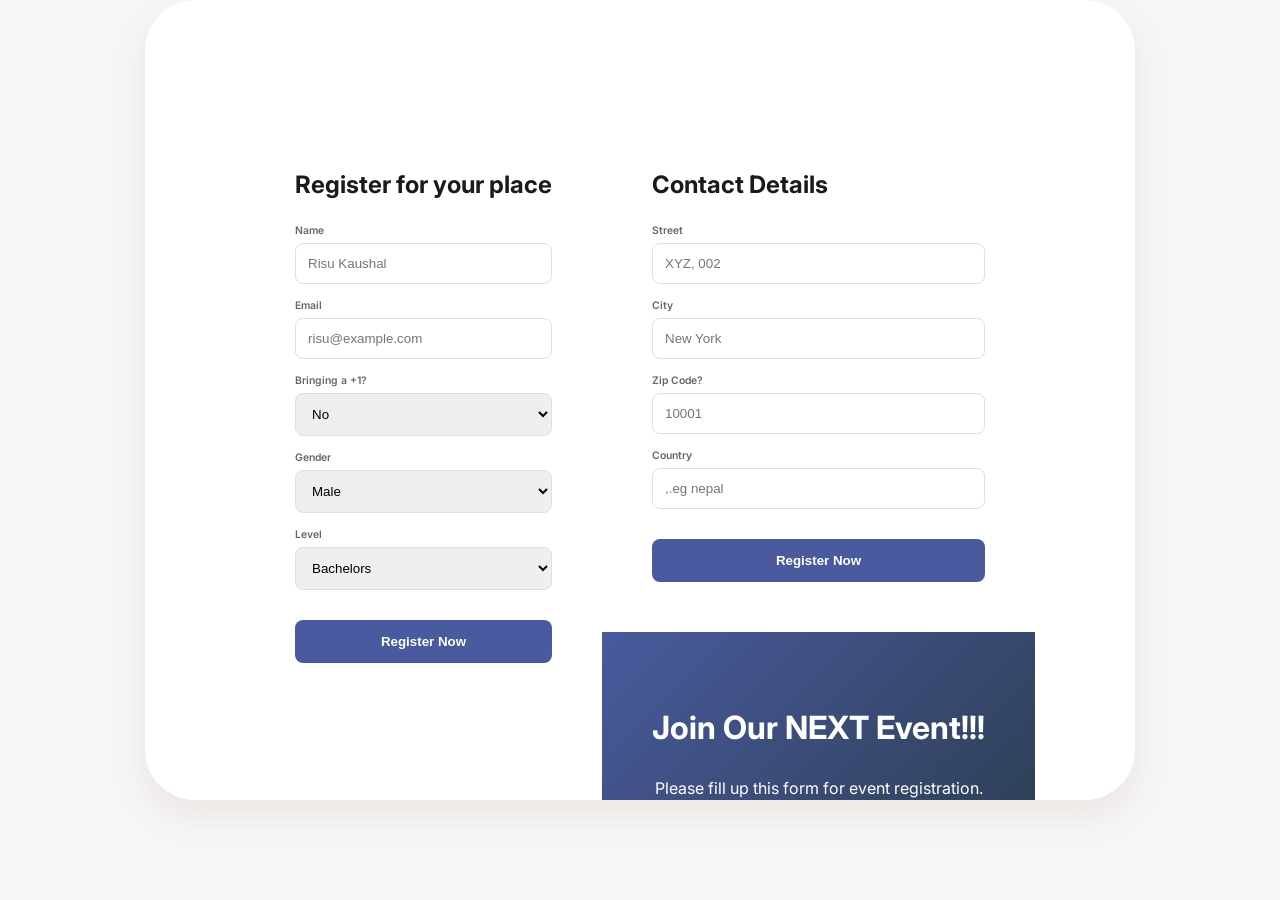
==== index.html @ c18c4947 "here" ====
<!DOCTYPE html>
<html lang="en">
<head>
  <meta charset="UTF-8">
  <meta name="viewport" content="width=device-width, initial-scale=1.0">
  <title>Event Registration</title>
  <link rel="stylesheet" href="design.css">
  <link href="https://fonts.googleapis.com/css2?family=Inter:wght@400;600&display=swap" rel="stylesheet">
</head>
<body>

<div class="registration-container">
  <div class="form-side">
    <h2>Register for your place</h2>
    <form>
      <label>Name</label>
      <input type="text" placeholder="Risu Kaushal" required>
      
      <label>Email</label>
      <input type="email" placeholder="risu@example.com" required>
      
      <label>Bringing a +1?</label>
      <select required>
        <option value="no">No</option>
        <option value="yes">Yes</option>
      </select>
      
      <label>Gender</label>
      <select required>
        <option>Male</option>
        <option>Female</option>
        <option>Others</option>
      </select>
  

      <label>Level</label>
      <select required>
        <option>Bachelors</option>
        <option>Masters</option>
      </select>
      
      <button type="submit" class="btn">Register Now</button>
    </form>
  </div>

  <div class="Contact Details">
  <div class="form-side">
    <h2>Contact Details</h2>
    <form>
      <label>Street</label>
      <input type="text" placeholder="XYZ, 002" required>
      
      <label>City</label>
      <input type="text" placeholder="New York" required>
      
      <label>Zip Code?</label>
      <input type="text" placeholder="10001" required>
      
      <label>Country</label>
            <input type="text" placeholder=",.eg nepal" required>

     
    
      
      <button type="submit" class="btn">Register Now</button>
    </form>
  </div>


  <div class="poster-side">
    <h2>Join Our NEXT Event!!!</h2>
    <p>Please fill up this form for event registration.</p>
  </div>
</div>

</body>
</html>
---- design.css ----
body {
  font-family: 'Inter', sans-serif;
  background-color: #f4f7f6;
  display: flex;
  justify-content: center;
  align-items: center;
  min-height: 75vh;
  margin: 0;
}

.registration-container {
  display: flex;
  background: white;
  border-radius: 50px;
  box-shadow: 0 15px 35px rgba(184, 66, 66, 0.1); /* Smoother shadow */
  overflow: hidden;
  max-width: 2000px;
  height: 600px;
  padding: 100px;
  

}

.form-side, .poster-side { padding: 50px; flex: 1; }

.form-side h2 { margin-bottom: 25px; color: #1a1a1a; }

label { font-size: 0.65rem; font-weight: 600; color: #666; display: block; margin: 15px 0 6px; }

input, select {
  width: 100%; padding: 12px; border: 1.5px solid #e0e0e0; 
  border-radius: 8px; transition: 0.3s; box-sizing: border-box;
}

input:focus { border-color: #495a9e; outline: none; }

.btn {
  width: 100%; padding: 14px; margin-top: 30px;
  background: #495a9e; color: white; border: none; 
  border-radius: 8px; font-weight: 600; cursor: pointer; transition: 0.3s;
}

.btn:hover { background: #3a487d; }

.poster-side {
  background: linear-gradient(135deg, #495a9e 0%, #2c3e50 100%);
  color: white; display: flex; flex-direction: column;
  justify-content: center; align-items: center; text-align: center;
}

.poster-side h2 { font-size: 2rem; margin-bottom: 15px; }
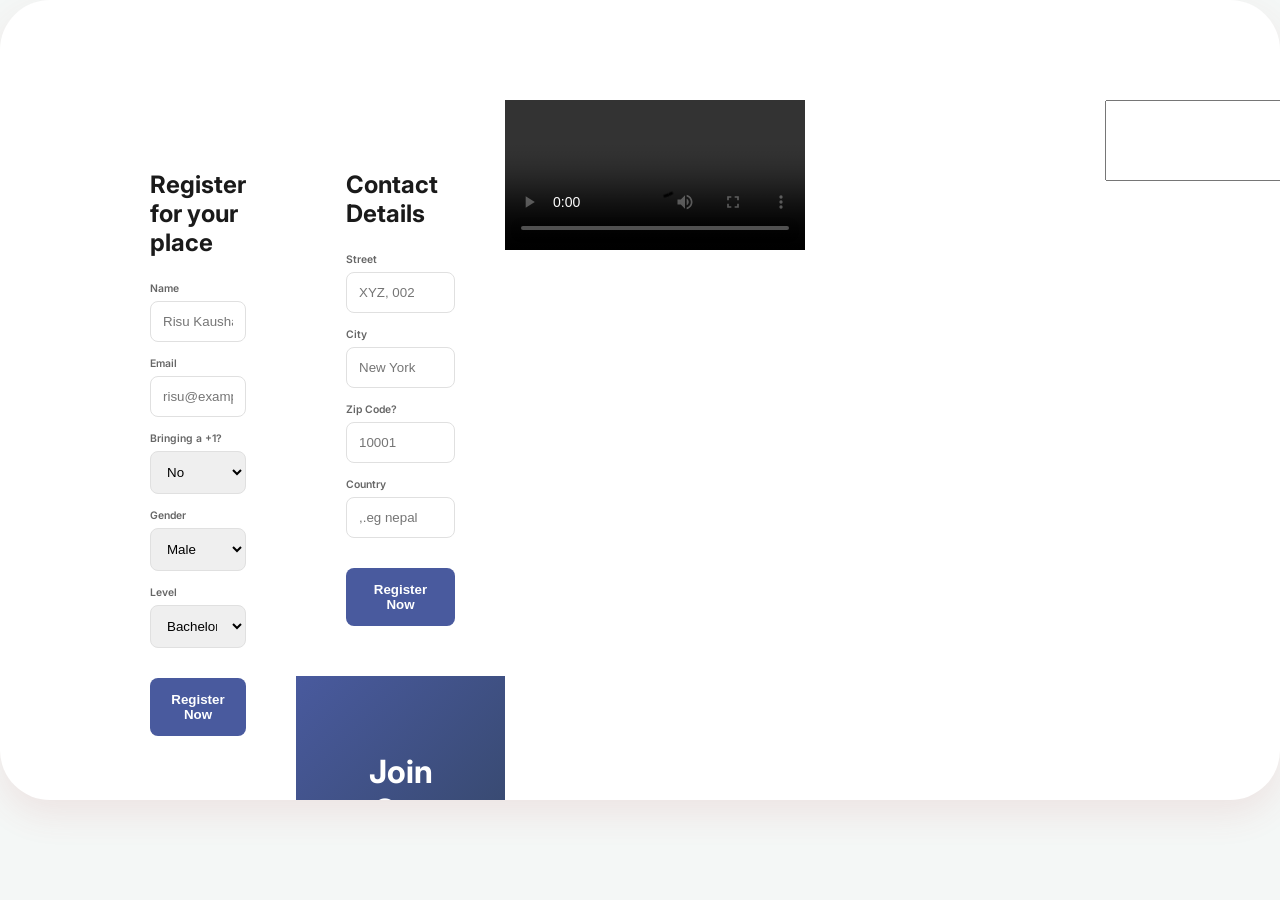
==== commit 1fe8228c: "update" ====
--- a/index.html
+++ b/index.html
@@ -18,6 +18,8 @@
       
       <label>Email</label>
       <input type="email" placeholder="risu@example.com" required>
+      
+      
       
       <label>Bringing a +1?</label>
       <select required>
@@ -72,6 +74,18 @@
     <p>Please fill up this form for event registration.</p>
   </div>
 </div>
+<div> 
+  <iframe src="/resources/Gaigot.mp4"frameborder="0"></iframe>
+  </div>
+<div>
+  <video control autoplay>
+    <source src=""/>
+  </video>
+</div>
+<div>
+        <textarea rows="5" cols="60" placeholder="message"> </textarea>
+      </div>
 
+     
 </body>
 </html>
--- a/design.css
+++ b/design.css
@@ -48,4 +48,48 @@
   justify-content: center; align-items: center; text-align: center;
 }
 
-.poster-side h2 { font-size: 2rem; margin-bottom: 15px; }+.poster-side h2 { font-size: 2rem; margin-bottom: 0px; }
+.control {
+  width: 10%;
+  height: 300px;
+
+}
+
+.containers{
+  height: 300px;
+  width: 300px;
+  background-color: #e6d3d3;
+  color: white;
+  display:flex;
+  justify-content: center;
+  align-items: center;
+  font-size:24px;
+  position: relative;
+  
+
+}
+
+.containers::after{
+  height:300px;
+  width: 300px;
+  content:"";
+  content:"";
+  position:absolute;
+  background-color: yellow;
+  top:50%;
+  right:-50%;
+
+}
+
+.containers::befor{
+height:300px;
+  width: 300px;
+  content:"";
+  content:"";
+  position:absolute;
+  background-color: yellow;
+  top:50%;
+  right:-50%;
+  z-index: -1;
+}
+
